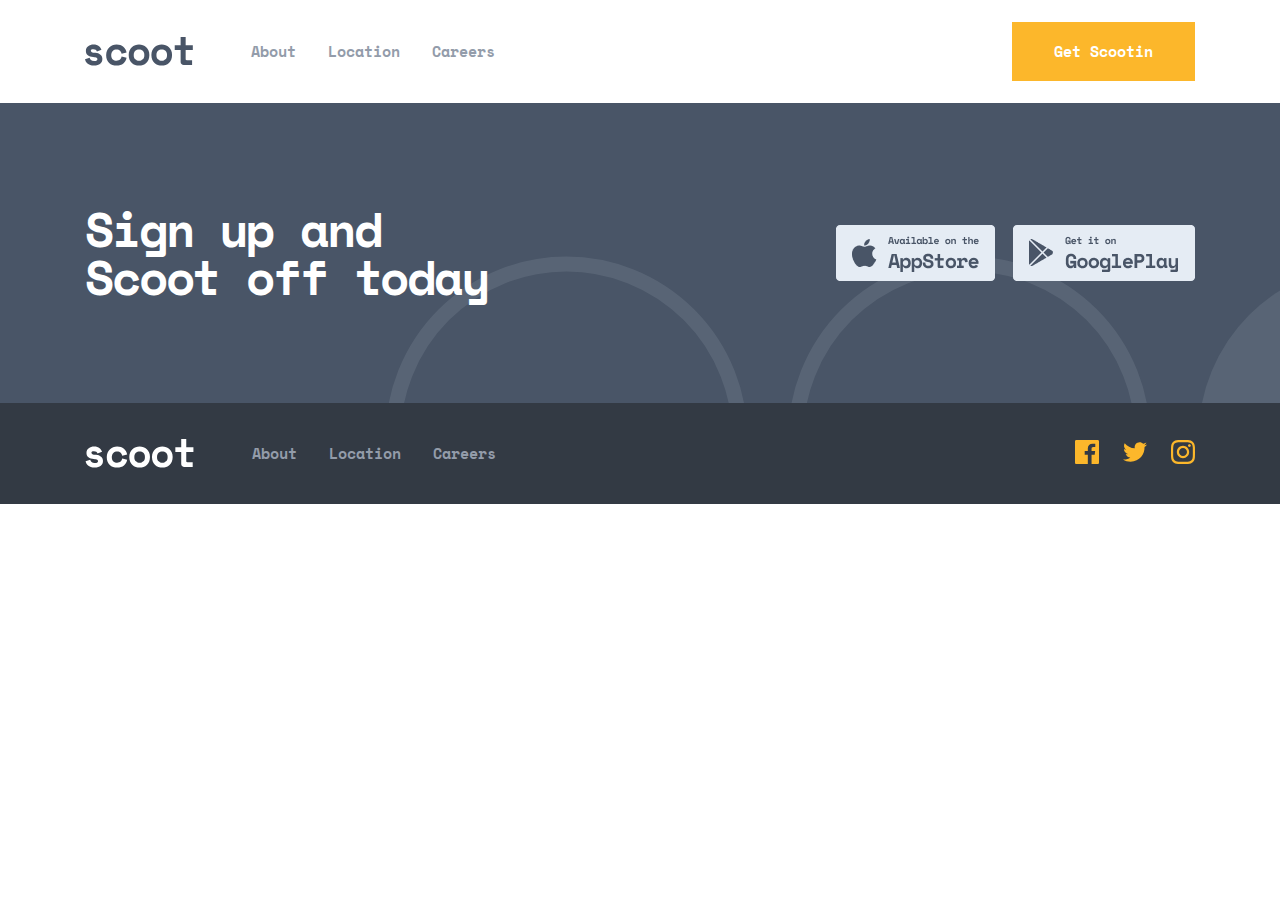
==== index.html @ 9c62f123 "Merge pull request #1 from Bunyood/add-fonts" ====
<!DOCTYPE html>
<html lang="en">
<head>
  <meta charset="UTF-8">
  <meta http-equiv="X-UA-Compatible" content="IE=edge">
  <meta name="viewport" content="width=device-width, initial-scale=1.0">
  <title>Template Project</title>
  <link rel="stylesheet" href="./css/normalize.css">
  <link rel="stylesheet" href="./css/main.css">
  <!-- <link rel="stylesheet" href="./css/main.min.css"> -->
</head>
<body>



  <!-- SITE HEADER START -->

  <header class="site-header">
    <div class="container">
      <div class="header-inner">
        <a class="logo" href="./index.html">
          <img src="./images/scoot-black.svg" alt="scoot-logo">
        </a>
        <nav class="nav">
          <ul class="nav__list">
            <li class="nav__list-item">
              <a href="#" class="nav__list-link">About</a>
            </li>
            <li class="nav__list-item">
              <a href="#" class="nav__list-link">Location</a>
            </li>
            <li class="nav__list-item">
              <a href="#" class="nav__list-link">Careers</a>
            </li>
          </ul>
        </nav>
        <a class="btn" href="#">Get Scootin</a>
      </div>
    </div>
  </header>

  <!-- SITE HEADER END -->


  <!-- SITE MAIN START -->
  <main class="site-main">

    <section class="hero">
      
    </section>

  </main>

  <!-- SITE MAIN END -->

  <!-- SITE FOOTER START -->
  <footer class="site-footer">
    <div class="site-footer-top">
      <div class="container">
        <div class="footer-top">
          <p class="footer-title">
            Sign up and Scoot off today
          </p>
          <div class="brand">
            <a class="appstore" href="#"></a>
            <a class="googleplay" href="#"></a>
          </div> 
        </div>
      </div>
    </div>
    <div class="footer-bottom">
    <div class="container">
      <div class="footer-inner">
        <a class="logo" href="./index.html">
          <img src="./images/scoot-white.svg" alt="scoot-logo">
        </a>
        <nav class="nav">
          <ul class="nav__list">
            <li class="nav__list-item">
              <a href="#" class="nav__list-link">About</a>
            </li>
            <li class="nav__list-item">
              <a href="#" class="nav__list-link">Location</a>
            </li>
            <li class="nav__list-item">
              <a href="#" class="nav__list-link">Careers</a>
            </li>
          </ul>
        </nav>
        <ul class="icon-list">
          <li class="icon_list__item">
            <a href="#" class="icon-list__link">
              <svg width="24" height="24" viewBox="0 0 24 24" fill="none" xmlns="http://www.w3.org/2000/svg">
                <path d="M22.675 0H1.325C0.593 0 0 0.593 0 1.325V22.676C0 23.407 0.593 24 1.325 24H12.82V14.706H9.692V11.084H12.82V8.413C12.82 5.313 14.713 3.625 17.479 3.625C18.804 3.625 19.942 3.724 20.274 3.768V7.008L18.356 7.009C16.852 7.009 16.561 7.724 16.561 8.772V11.085H20.148L19.681 14.707H16.561V24H22.677C23.407 24 24 23.407 24 22.675V1.325C24 0.593 23.407 0 22.675 0Z" fill="#FCB72B"/>
                </svg>
                
            </a>
          </li>
          <li class="icon_list__item">
            <a href="#" class="icon-list__link">
              <svg width="24" height="20" viewBox="0 0 24 20" fill="none" xmlns="http://www.w3.org/2000/svg">
                <path d="M24 2.557C23.117 2.949 22.168 3.213 21.172 3.332C22.189 2.723 22.97 1.758 23.337 0.608001C22.386 1.172 21.332 1.582 20.21 1.803C19.313 0.846001 18.032 0.248001 16.616 0.248001C13.437 0.248001 11.101 3.214 11.819 6.293C7.728 6.088 4.1 4.128 1.671 1.149C0.381 3.362 1.002 6.257 3.194 7.723C2.388 7.697 1.628 7.476 0.965 7.107C0.911 9.388 2.546 11.522 4.914 11.997C4.221 12.185 3.462 12.229 2.69 12.081C3.316 14.037 5.134 15.46 7.29 15.5C5.22 17.123 2.612 17.848 0 17.54C2.179 18.937 4.768 19.752 7.548 19.752C16.69 19.752 21.855 12.031 21.543 5.106C22.505 4.411 23.34 3.544 24 2.557Z" fill="#FCB72B"/>
                </svg>
                
            </a>
          </li>
          <li class="icon_list__item">
            <a href="#" class="icon-list__link">
              <svg width="24" height="24" viewBox="0 0 24 24" fill="none" xmlns="http://www.w3.org/2000/svg">
                <path fill-rule="evenodd" clip-rule="evenodd" d="M12 0C8.741 0 8.333 0.014 7.053 0.072C2.695 0.272 0.273 2.69 0.073 7.052C0.014 8.333 0 8.741 0 12C0 15.259 0.014 15.668 0.072 16.948C0.272 21.306 2.69 23.728 7.052 23.928C8.333 23.986 8.741 24 12 24C15.259 24 15.668 23.986 16.948 23.928C21.302 23.728 23.73 21.31 23.927 16.948C23.986 15.668 24 15.259 24 12C24 8.741 23.986 8.333 23.928 7.053C23.732 2.699 21.311 0.273 16.949 0.073C15.668 0.014 15.259 0 12 0ZM12 2.163C15.204 2.163 15.584 2.175 16.85 2.233C20.102 2.381 21.621 3.924 21.769 7.152C21.827 8.417 21.838 8.797 21.838 12.001C21.838 15.206 21.826 15.585 21.769 16.85C21.62 20.075 20.105 21.621 16.85 21.769C15.584 21.827 15.206 21.839 12 21.839C8.796 21.839 8.416 21.827 7.151 21.769C3.891 21.62 2.38 20.07 2.232 16.849C2.174 15.584 2.162 15.205 2.162 12C2.162 8.796 2.175 8.417 2.232 7.151C2.381 3.924 3.896 2.38 7.151 2.232C8.417 2.175 8.796 2.163 12 2.163ZM5.838 12C5.838 8.597 8.597 5.838 12 5.838C15.403 5.838 18.162 8.597 18.162 12C18.162 15.404 15.403 18.163 12 18.163C8.597 18.163 5.838 15.403 5.838 12ZM12 16C9.791 16 8 14.21 8 12C8 9.791 9.791 8 12 8C14.209 8 16 9.791 16 12C16 14.21 14.209 16 12 16ZM16.965 5.595C16.965 4.8 17.61 4.155 18.406 4.155C19.201 4.155 19.845 4.8 19.845 5.595C19.845 6.39 19.201 7.035 18.406 7.035C17.61 7.035 16.965 6.39 16.965 5.595Z" fill="#FCB72B"/>
                </svg>
                
            </a>
          </li>
        </ul>
      </div>
      </div>
    </div>

  </footer>
  <!-- SITE FOOTER END -->

</body>
</html>
---- css/main.css ----
/* VARIABLES */

:root{
  --main-yellow-color : #FCB72B;
  --main-dark-navy-color : #495567;
  --main-dim-grey-color : #939CAA;
  --main-light-grey-color : #E5ECF4;
  --main-white-color : #ffffff;
  --main-snow-color : #F2F5F9;
  --main-light-yellow-color : #FFF4DF;
  --main-font-size : 48px;
  --main-font-weight : 700;
  --main-line-height : 25px;
}

@font-face {
  font-family: "Space Mono";
  font-style: normal;
  font-weight: 700;
  src: url("../fonts/space-mono-v11-latin-700.woff2") format("woff2"),
  url("../fonts/space-mono-v11-latin-700.woff") format("woff"); 
}
@font-face {
  font-family: "Lexend Deca";
  font-style: normal;
  font-weight: 400;
  src: url("../fonts/lexend-deca-v16-latin-regular.woff2") format("woff2"),
  url("../fonts/lexend-deca-v16-latin-regular.woff") format("woff"); 
}

/* GENERAL */
*{
  box-sizing: border-box;
}
html{
  height: 100%;
}

img{
  display: block;
  height: auto;
}
a {
  text-decoration: none;
  display: inline-block;
}
body{
  display: flex;
  flex-direction: column;
  height: 100%;
  margin: 0;
  padding: 0;
  font-family: "Lexend Deca", "Arial", sans-serif;
  font-size: 15px;
  font-weight: 400;
  /* line-height: var(--main-line-height); */
}


.visually-hidden {
  position: absolute;
  width: 1px;
  height: 1px;
  margin: -1px;
  padding: 0;
  border: 0;
  white-space: nowrap;
  clip-path: inset(100%);
  clip: rect(0 0 0 0);
  overflow: hidden;
}

/* CONTAINER */

.container{
  max-width: 1150px;
  margin: 0 auto;
  padding: 0 20px;
}
/* STICKY-FOOTER */

/* header */
.header-inner {
  display: flex;
  align-items: center;
  padding: 22px 0;
} 
.nav__list {
  list-style: none;
  display: flex;
  align-items: center;
  margin: 0 0 0 58px;
  padding: 0;
}
.nav__list-item:not(:nth-child(1)){
  margin-left: 32px;
}
.nav__list-link {
  font-family: 'Space Mono';
  font-weight: 700;
  font-size: 15px;
  line-height: 25px;
  color: var(--main-dim-grey-color);
  transition: all 0.3s linear;
}
.nav__list-link:hover {
color: var(--main-yellow-color);
}
.btn {
  padding: 14px 39px;
  font-family: 'Space Mono';
font-weight: 700;
font-size: 15px;
line-height: 25px;
color: var(--main-white-color);
background-color: var(--main-yellow-color);
margin-left: auto;
border: 3px solid #FCB72B;
transition: all 0.3s linear;
}
.btn:hover {
background-color: transparent;
color: var(--main-yellow-color);
}
/* header finish */

/* Islomxon */
/* Islomxon finish */

/* Bunyod */
/* Bunyod finish */

/* footer */

.site-footer-top {
  background-color: #495567;
  
  background-image: url("../images/footer-top-bg.svg");
  background-repeat: no-repeat;
  background-position: calc(50% + 325px) calc(-100% + 90px);
}
.footer-top {
  padding: 102px 0;
display: flex;
align-items: center;
justify-content: space-between;

}
.footer-bottom {
  background-color:#333A44;
}
.footer-title {
  width: 415px;
  margin: 0;
  font-family: 'Space Mono';
font-weight: 700;
font-size: 48px;
line-height: 48px;
letter-spacing: -2.14286px;

color: var(--main-white-color);
}
.brand {
  width: 359px;
display: flex;
justify-content: space-between;
}
.appstore {
  width: 159px;
  height: 56px;
background-image: url("../images/appstore.png");
}
.googleplay {
  width: 182px;
  height: 56px;
background-image: url("../images/googleplay.png");
}
.footer-inner {
  padding: 36px 0;
  display: flex;
  align-items: center;
}
.icon-list {
  list-style: none;
  display: flex;
  align-items: center;
  width: 120px;
  justify-content: space-between;
  padding: 0;
  margin: 0 0 0 auto;
}
.icon-list__link svg path {
transition: all 0.3s linear;
}
.icon-list__link:hover svg path {
fill: var(--main-white-color);

}

/* footer finish */
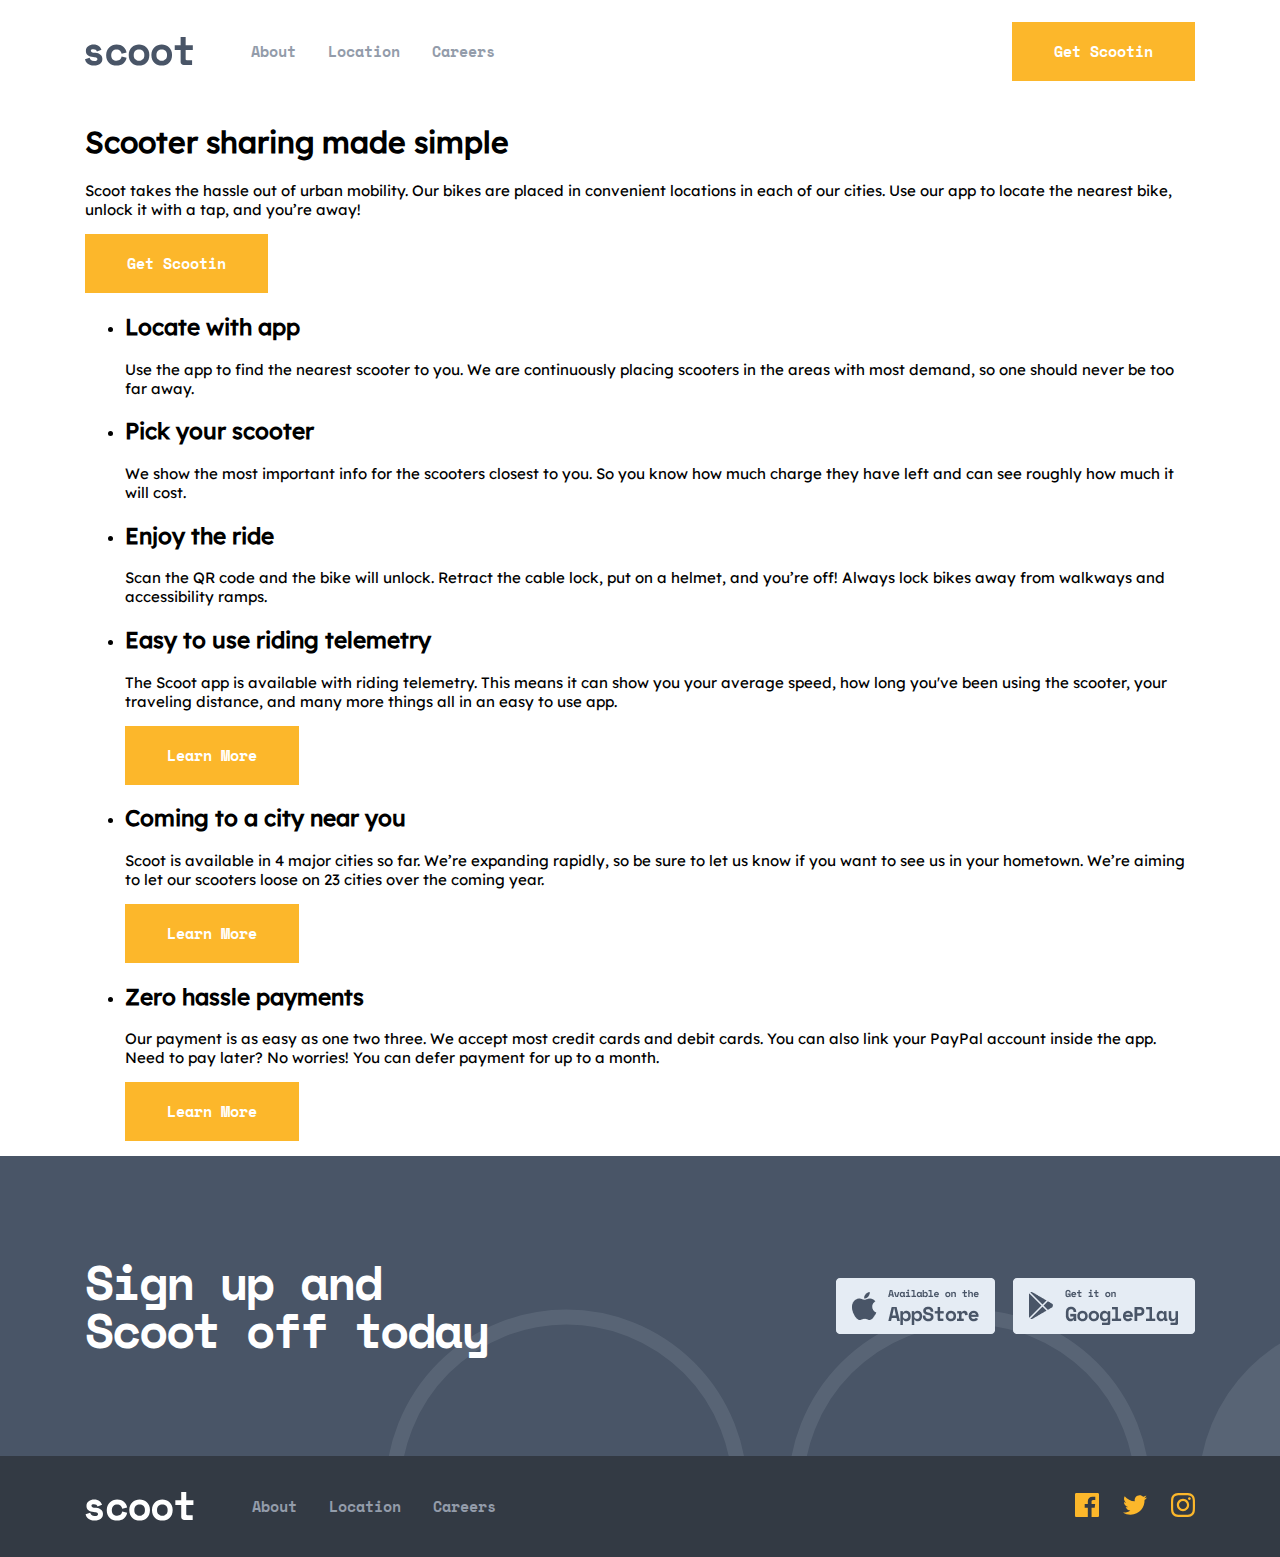
==== commit 48734d2d: "index-page" ====
--- a/index.html
+++ b/index.html
@@ -46,7 +46,51 @@
   <main class="site-main">
 
     <section class="hero">
-      
+      <div class="container">
+        <div class="hero__box">
+          <h1 class="hero__theme">Scooter sharing made simple</h1>
+          <div class="hero__minibox">
+            <p class="hero__commit">Scoot takes the hassle out of urban mobility. Our bikes are placed in convenient locations in each of our cities. Use our app to locate the nearest bike, unlock it with a tap, and you’re away!</p>
+            <a class="btn">Get Scootin</a>
+          </div>
+        </div>
+      </div>
+    </section>
+
+    <section class="info">
+      <div class="container">
+        <ul class="info__list">
+          <li class="info__item">
+            <h2 class="info__theme">Locate with app</h2>
+            <p class="info__commit">Use the app to find the nearest scooter to you. We are continuously placing scooters in the areas with most demand, so one should never be too far away. </p>
+          </li>
+          <li class="info__item">
+            <h2 class="info__theme">Pick your scooter</h2>
+            <p class="info__commit">We show the most important info for the scooters closest to you. So you know how much charge they have left and can see roughly how much it will cost.</p>
+          </li>
+          <li class="info__item">
+            <h2 class="info__theme">Enjoy the ride</h2>
+            <p class="info__commit">Scan the QR code and the bike will unlock. Retract the cable lock, put on a helmet, and you’re off! Always lock bikes away from walkways and accessibility ramps.</p>
+          </li>
+        </ul>
+        <ul class="info__list2">
+          <li class="info__item2">
+            <h2 class="info__theme info_theme--2">Easy to use riding telemetry</h2>
+            <p class="info__commit info__commit--2">The Scoot app is available with riding telemetry. This means it can show you your average speed, how long you've been using the scooter, your traveling distance, and many more things all in an easy to use app.</p>
+            <a class="btn" href="#">Learn More</a>
+          </li>
+          <li class="info__item2 child2">
+            <h2 class="info__theme info_theme--2">Coming to a city near you</h2>
+            <p class="info__commit info__commit--2">Scoot is available in 4 major cities so far. We’re expanding rapidly, so be sure to let us know if you want to see us in your hometown. We’re aiming to let our scooters loose on 23 cities over the coming year.</p>
+            <a class="btn" href="#">Learn More</a>
+          </li>
+          <li class="info__item2 info__item2--2">
+            <h2 class="info__theme info_theme--2">Zero hassle payments</h2>
+            <p class="info__commit info__commit--2">Our payment is as easy as one two three. We accept most credit cards and debit cards. You can also link your PayPal account inside the app. Need to pay later? No worries! You can defer payment for up to a month.</p>
+            <a class="btn" href="#">Learn More</a>
+          </li>
+        </ul>
+      </div>
     </section>
 
   </main>
--- a/css/main.css
+++ b/css/main.css
@@ -53,10 +53,9 @@
   font-family: "Lexend Deca", "Arial", sans-serif;
   font-size: 15px;
   font-weight: 400;
+  overflow-x: hidden;
   /* line-height: var(--main-line-height); */
 }
-
-
 .visually-hidden {
   position: absolute;
   width: 1px;
@@ -128,6 +127,249 @@
 /* Islomxon finish */
 
 /* Bunyod */
+.banner {
+  position: relative;
+  padding: 72px 0;
+  background-image: url("../images/banner-bg.png");
+  background-repeat: no-repeat;
+  background-size: cover;
+
+}
+.banner-title {
+  margin: 0;
+  font-family: 'Space Mono';
+  font-weight: 700;
+  font-size: 56px;
+  line-height: 56px;
+  letter-spacing: -2.5px;
+  color: var(--main-white-color);
+}
+.about {
+  padding: 60px 0;
+}
+.card-list {
+  margin: 0;
+  padding: 0;
+  list-style: none;
+  display: flex;
+  flex-direction: column;
+}
+.card-list__item {
+  display: flex;
+  align-items: center;
+  justify-content: space-between;
+  position: relative;
+  padding: 60px 0;
+}
+.card-list__item:nth-child(2) {
+  flex-direction: row-reverse;
+
+}
+.card-list__item:nth-child(2)::after {
+display: none;
+}
+.card-list__item:nth-child(2)::before {
+  content: "";
+  width: 445px;
+  height: 445px;
+  position: absolute;
+  left: -500px;
+  top: 50px;
+  background-image: url("../images/Mask.png");
+  background-repeat: no-repeat;
+  z-index: 1;
+}
+.card-list__item::after {
+  content: "";
+  width: 445px;
+  height: 445px;
+  position: absolute;
+  right: -500px;
+  top: 50px;
+  background-image: url("../images/Mask.png");
+  background-repeat: no-repeat;
+  z-index: 1;
+}
+.contant {
+  width: 445px;
+}
+.contant__title {
+  margin: 0;
+  font-family: 'Space Mono';
+font-weight: 700;
+font-size: 48px;
+line-height: 48px;
+letter-spacing: -2.14286px;
+color: var(--main-dark-navy-color);
+}
+.contant__text {
+  margin: 24px 0 0 0;
+  font-weight: 400;
+font-size: 15px;
+line-height: 25px;
+color: var(--main-dim-grey-color);
+}
+.img {
+  width: 445px;
+  height: 445px;
+  border-radius: 50%;
+  background-image: url("../images/about-img-tuo.png");
+  background-repeat: no-repeat;
+  background-position: center;
+  z-index: 2;
+}
+.img::after {
+content: "";
+width: 745px;
+height: 149px;
+position: absolute;
+right: -186px;
+top: 277px;
+background-image: url("../images/about-arrow-right.svg");
+background-repeat: no-repeat;
+z-index: 2;
+
+
+}
+.card-list__item:nth-child(2) .img {
+  background-image: url("../images/about-img-one.png");
+}
+.card-list__item:nth-child(2) .img::before {
+  content: "";
+  width: 745px;
+  height: 149px;
+  position: absolute;
+  left: -554px;
+  top: 60px;
+  background-image: url("../images/about-arrow-left.svg");
+  background-repeat: no-repeat;
+  z-index: 2;
+}
+.card-list__item:nth-child(2) .img::after {
+  display: none;
+}
+
+.our-list {
+  list-style: none;
+  display: flex;
+  justify-content: space-between;
+  padding: 0;
+  margin: 0;
+}
+.our-list__item {
+  width: 350px;
+  padding: 40px 0 0 0;
+}
+.our-item:nth-child(2) .our-item__img {
+  background-image: url("../images/our-img-tuo.png");
+}
+.our-item:nth-child(2) .our-item__img::after {
+  background-image: url("../images/our-icon-tuo.svg");
+}
+.our-item:nth-child(3) .our-item__img {
+  background-image: url("../images/our-img-one.png");
+}
+.our-item:nth-child(3) .our-item__img::after {
+  background-image: url("../images/our-icon-three.svg");
+}
+.our-item__img {
+  position: relative;
+  width: 240px;
+  height: 240px;
+  border-radius: 50%;
+  margin: 0 auto;
+  background-image: url("../images/our-img-three.png");
+  background-repeat: no-repeat;
+}
+.our-item__img::after {
+  content: "";
+  width: 96px;
+  height: 96px;
+  position: absolute;
+  left: 70px;
+  bottom: -50px;
+  background-image: url("../images/our-icon-one.svg");
+  background-repeat: no-repeat;
+
+}
+.our-item-title {
+  margin: 70px 0 27px  0;
+  font-family: 'Space Mono';
+font-weight: 700;
+font-size: 24px;
+line-height: 28px;
+text-align: center;
+letter-spacing: -1.07143px;
+color:var(--main-dark-navy-color);
+}
+.our-item-text {
+font-weight: 400;
+font-size: 15px;
+line-height: 25px;
+text-align: center;
+color: var(--main-dim-grey-color);
+
+}
+.faqs {
+padding-bottom: 160px;
+}
+.faqs-title {
+  margin: 120px 0 0 0;
+  
+  font-family: 'Space Mono';
+font-weight: 700;
+font-size: 48px;
+line-height: 48px;
+text-align: center;
+letter-spacing: -2.14286px;
+color: var(--main-dark-navy-color);
+}
+.works {
+  display: flex;
+  justify-content: space-between;
+  margin-top: 64px;
+}
+.works__title {
+  margin: 0;
+  font-family: 'Space Mono';
+font-weight: 700;
+font-size: 40px;
+line-height: 48px;
+letter-spacing: -1.78571px;
+color: var(--main-dark-navy-color);
+}
+.works__details {
+  width: 730px;
+  padding: 32px 40px;
+  background-color: var(--main-snow-color);
+  margin-bottom: 16px;
+}
+.works__details:nth-child(3) {
+margin-bottom: 0;
+}
+
+.works__details[open] .works__summary img {
+transform: rotate(180deg);
+transition: all 0.3s linear;
+}
+.works__summary {
+  display: flex;
+  justify-content: space-between;
+  list-style: none;
+  font-family: 'Space Mono';
+font-weight: 700;
+font-size: 24px;
+line-height: 28px;
+letter-spacing: -1.07143px;
+color: var(--main-dark-navy-color);
+
+}
+.works__text {
+  font-weight: 400;
+font-size: 15px;
+line-height: 25px;
+color: var(--main-dark-navy-color);
+}
 /* Bunyod finish */
 
 /* footer */
@@ -196,7 +438,16 @@
 fill: var(--main-white-color);
 
 }
-
+.our-values-inner__title {
+  margin: 0;
+  font-family: 'Space Mono';
+font-weight: 700;
+font-size: 48px;
+line-height: 48px;
+text-align: center;
+letter-spacing: -2.14286px;
+color: var(--main-dark-navy-color);
+}
 /* footer finish */
 
 
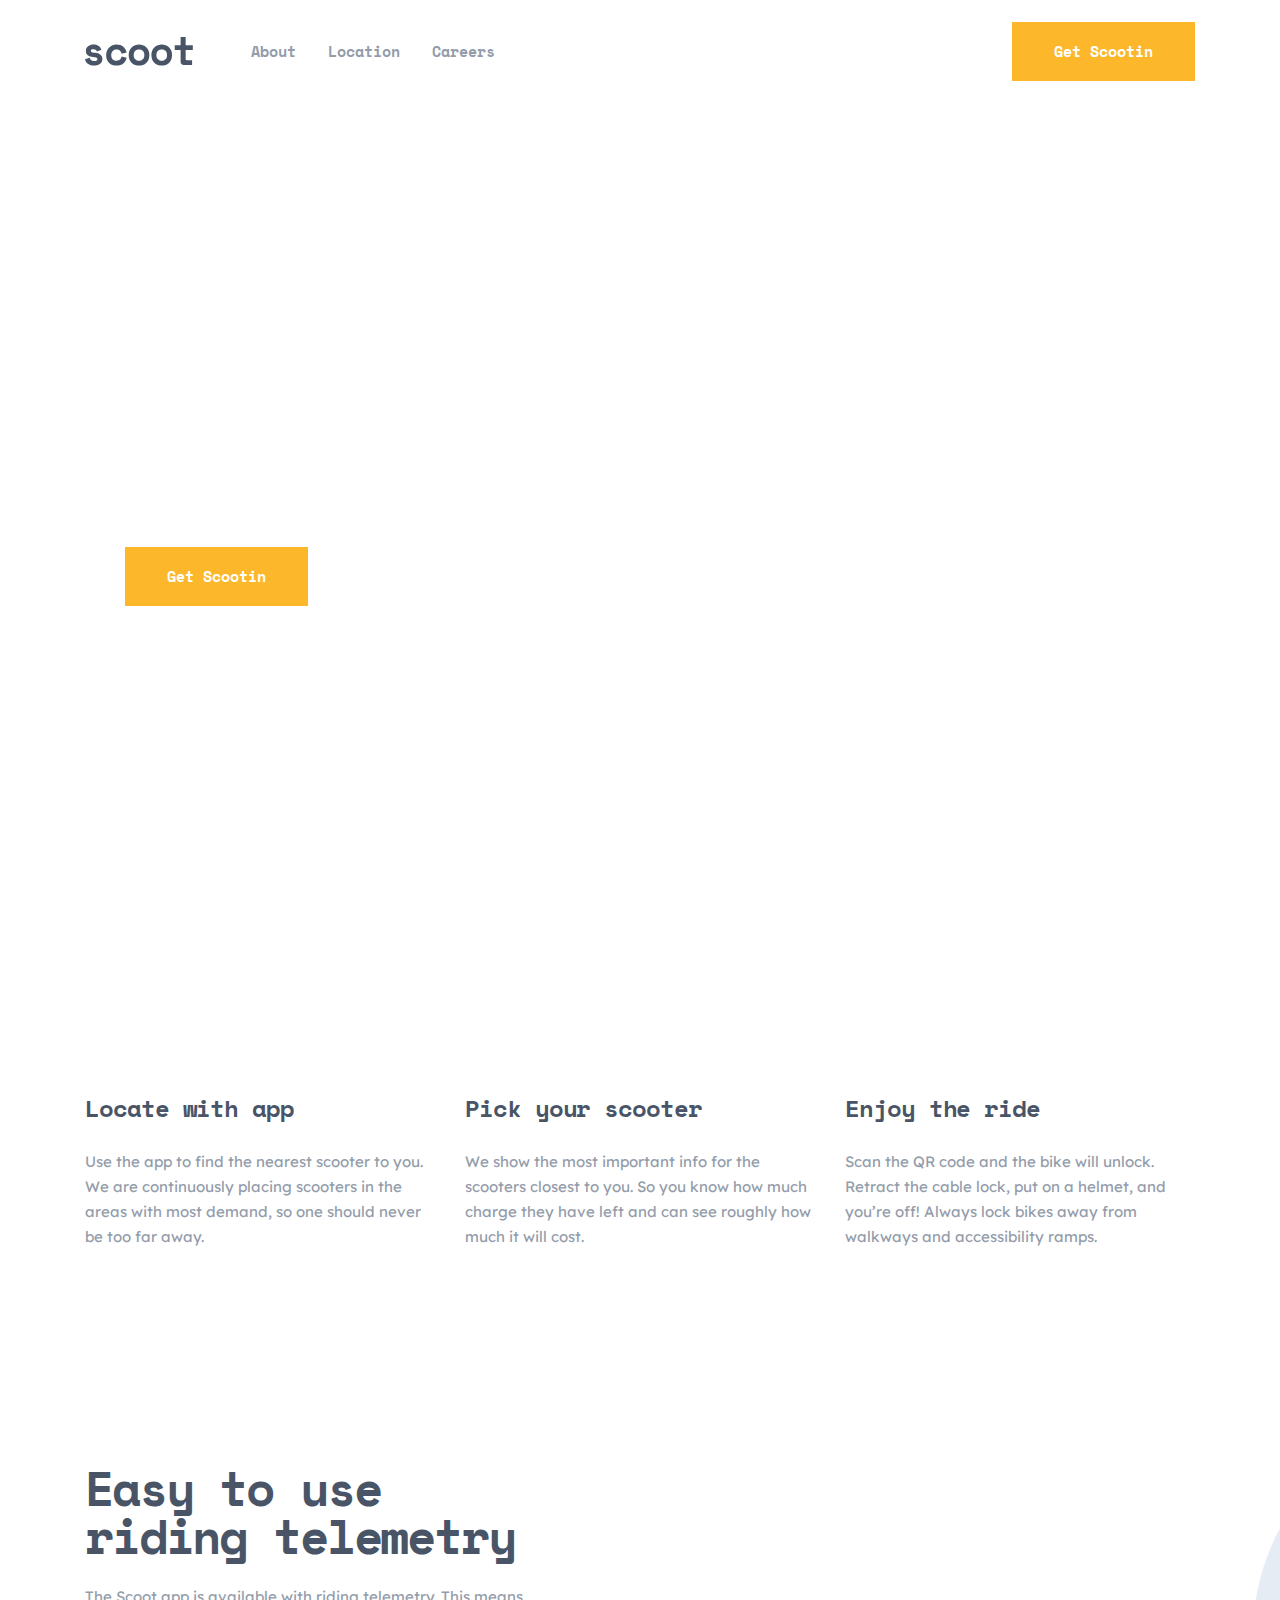
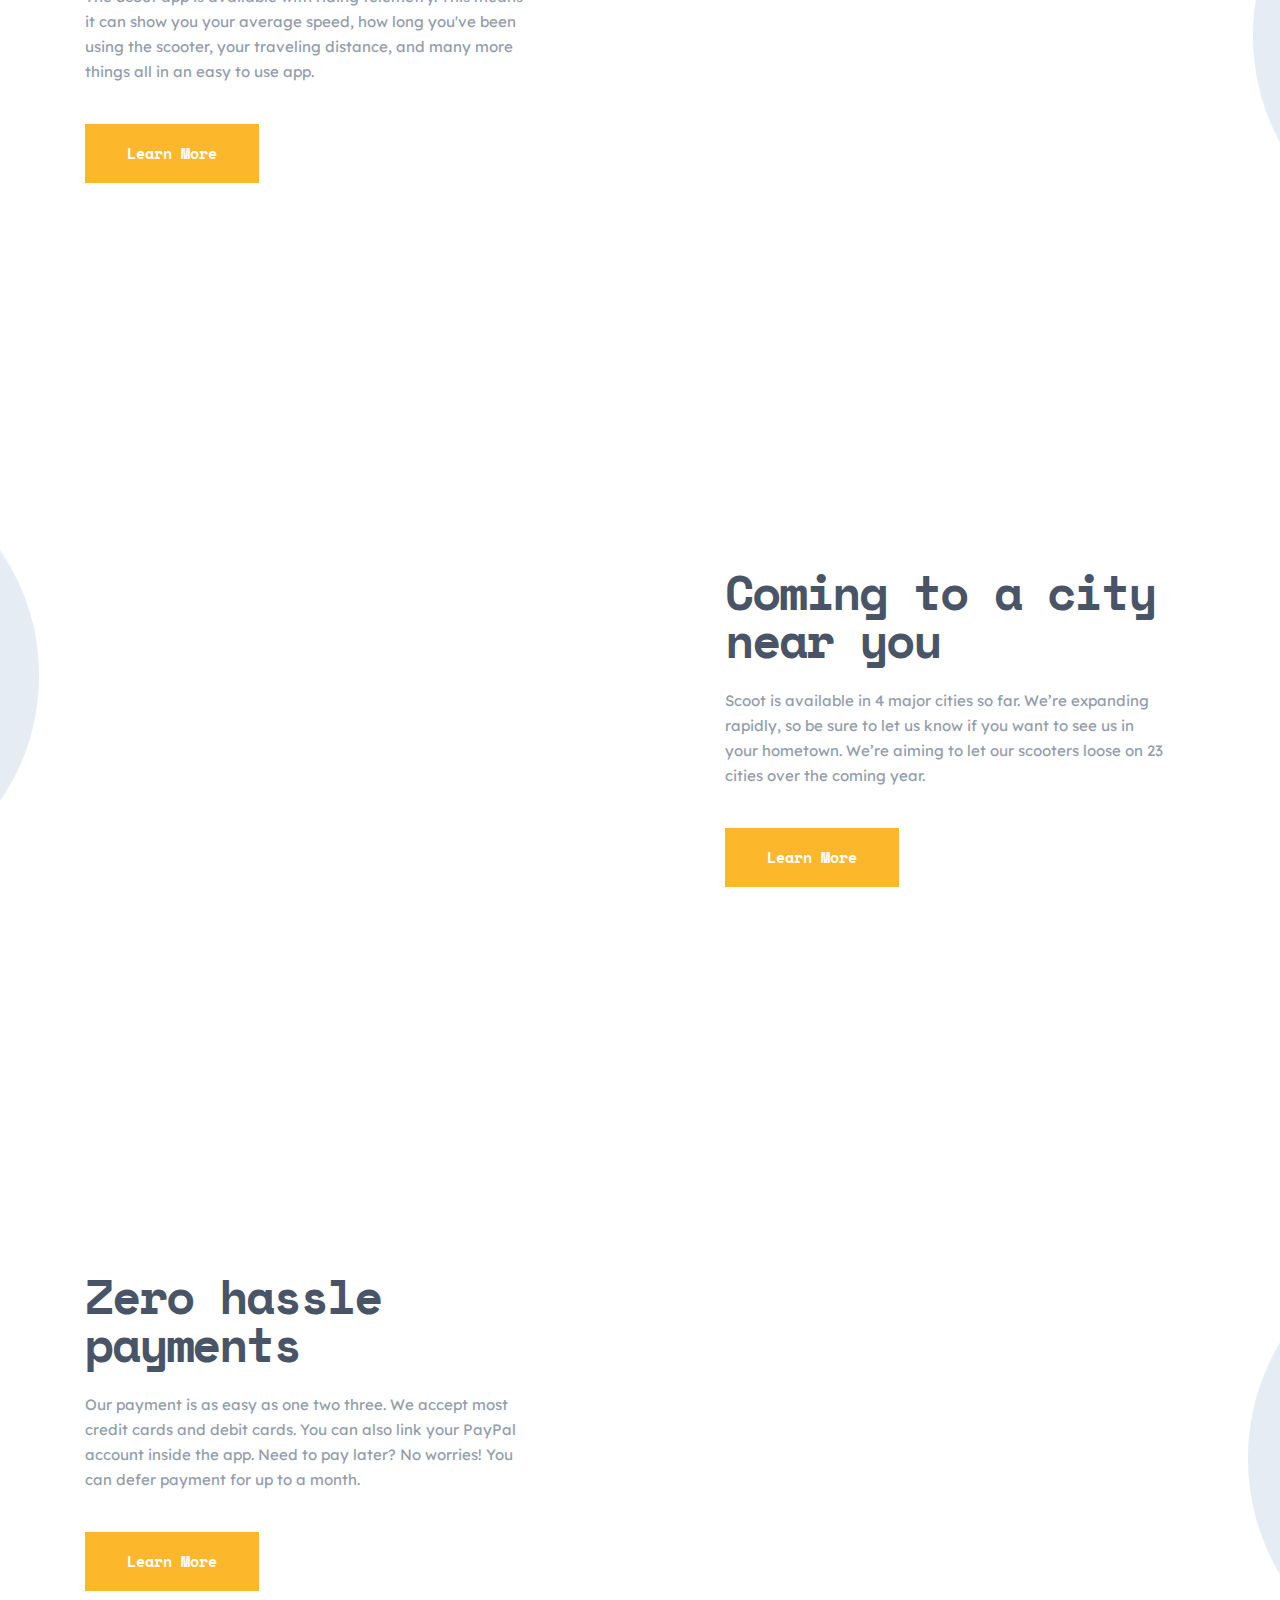
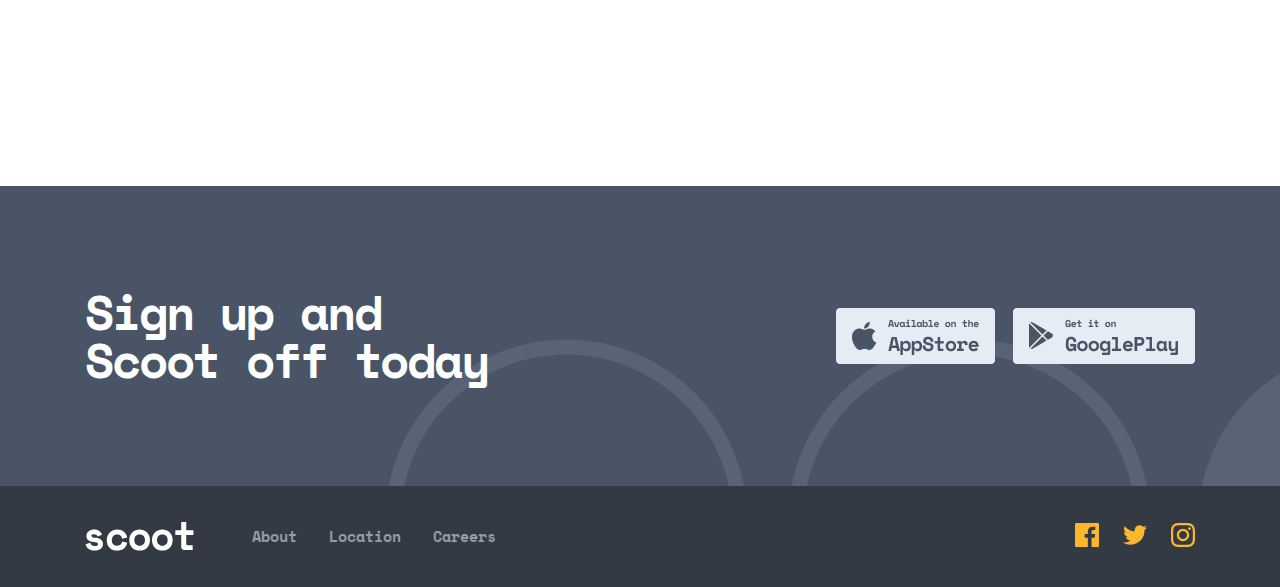
==== commit 5d918c99: "buf fix" ====
--- a/index.html
+++ b/index.html
@@ -24,7 +24,7 @@
         <nav class="nav">
           <ul class="nav__list">
             <li class="nav__list-item">
-              <a href="#" class="nav__list-link">About</a>
+              <a href="./about.html" class="nav__list-link">About</a>
             </li>
             <li class="nav__list-item">
               <a href="#" class="nav__list-link">Location</a>
@@ -75,17 +75,17 @@
         </ul>
         <ul class="info__list2">
           <li class="info__item2">
-            <h2 class="info__theme info_theme--2">Easy to use riding telemetry</h2>
+            <h2 class="info__theme info__theme--2">Easy to use riding telemetry</h2>
             <p class="info__commit info__commit--2">The Scoot app is available with riding telemetry. This means it can show you your average speed, how long you've been using the scooter, your traveling distance, and many more things all in an easy to use app.</p>
             <a class="btn" href="#">Learn More</a>
           </li>
           <li class="info__item2 child2">
-            <h2 class="info__theme info_theme--2">Coming to a city near you</h2>
+            <h2 class="info__theme info__theme--2">Coming to a city near you</h2>
             <p class="info__commit info__commit--2">Scoot is available in 4 major cities so far. We’re expanding rapidly, so be sure to let us know if you want to see us in your hometown. We’re aiming to let our scooters loose on 23 cities over the coming year.</p>
             <a class="btn" href="#">Learn More</a>
           </li>
           <li class="info__item2 info__item2--2">
-            <h2 class="info__theme info_theme--2">Zero hassle payments</h2>
+            <h2 class="info__theme info__theme--2">Zero hassle payments</h2>
             <p class="info__commit info__commit--2">Our payment is as easy as one two three. We accept most credit cards and debit cards. You can also link your PayPal account inside the app. Need to pay later? No worries! You can defer payment for up to a month.</p>
             <a class="btn" href="#">Learn More</a>
           </li>
@@ -121,7 +121,7 @@
         <nav class="nav">
           <ul class="nav__list">
             <li class="nav__list-item">
-              <a href="#" class="nav__list-link">About</a>
+              <a href="./about.html" class="nav__list-link">About</a>
             </li>
             <li class="nav__list-item">
               <a href="#" class="nav__list-link">Location</a>
@@ -132,7 +132,7 @@
           </ul>
         </nav>
         <ul class="icon-list">
-          <li class="icon_list__item">
+          <li class="icon-list__item">
             <a href="#" class="icon-list__link">
               <svg width="24" height="24" viewBox="0 0 24 24" fill="none" xmlns="http://www.w3.org/2000/svg">
                 <path d="M22.675 0H1.325C0.593 0 0 0.593 0 1.325V22.676C0 23.407 0.593 24 1.325 24H12.82V14.706H9.692V11.084H12.82V8.413C12.82 5.313 14.713 3.625 17.479 3.625C18.804 3.625 19.942 3.724 20.274 3.768V7.008L18.356 7.009C16.852 7.009 16.561 7.724 16.561 8.772V11.085H20.148L19.681 14.707H16.561V24H22.677C23.407 24 24 23.407 24 22.675V1.325C24 0.593 23.407 0 22.675 0Z" fill="#FCB72B"/>
@@ -140,7 +140,7 @@
                 
             </a>
           </li>
-          <li class="icon_list__item">
+          <li class="icon-list__item">
             <a href="#" class="icon-list__link">
               <svg width="24" height="20" viewBox="0 0 24 20" fill="none" xmlns="http://www.w3.org/2000/svg">
                 <path d="M24 2.557C23.117 2.949 22.168 3.213 21.172 3.332C22.189 2.723 22.97 1.758 23.337 0.608001C22.386 1.172 21.332 1.582 20.21 1.803C19.313 0.846001 18.032 0.248001 16.616 0.248001C13.437 0.248001 11.101 3.214 11.819 6.293C7.728 6.088 4.1 4.128 1.671 1.149C0.381 3.362 1.002 6.257 3.194 7.723C2.388 7.697 1.628 7.476 0.965 7.107C0.911 9.388 2.546 11.522 4.914 11.997C4.221 12.185 3.462 12.229 2.69 12.081C3.316 14.037 5.134 15.46 7.29 15.5C5.22 17.123 2.612 17.848 0 17.54C2.179 18.937 4.768 19.752 7.548 19.752C16.69 19.752 21.855 12.031 21.543 5.106C22.505 4.411 23.34 3.544 24 2.557Z" fill="#FCB72B"/>
@@ -148,7 +148,7 @@
                 
             </a>
           </li>
-          <li class="icon_list__item">
+          <li class="icon-list__item">
             <a href="#" class="icon-list__link">
               <svg width="24" height="24" viewBox="0 0 24 24" fill="none" xmlns="http://www.w3.org/2000/svg">
                 <path fill-rule="evenodd" clip-rule="evenodd" d="M12 0C8.741 0 8.333 0.014 7.053 0.072C2.695 0.272 0.273 2.69 0.073 7.052C0.014 8.333 0 8.741 0 12C0 15.259 0.014 15.668 0.072 16.948C0.272 21.306 2.69 23.728 7.052 23.928C8.333 23.986 8.741 24 12 24C15.259 24 15.668 23.986 16.948 23.928C21.302 23.728 23.73 21.31 23.927 16.948C23.986 15.668 24 15.259 24 12C24 8.741 23.986 8.333 23.928 7.053C23.732 2.699 21.311 0.273 16.949 0.073C15.668 0.014 15.259 0 12 0ZM12 2.163C15.204 2.163 15.584 2.175 16.85 2.233C20.102 2.381 21.621 3.924 21.769 7.152C21.827 8.417 21.838 8.797 21.838 12.001C21.838 15.206 21.826 15.585 21.769 16.85C21.62 20.075 20.105 21.621 16.85 21.769C15.584 21.827 15.206 21.839 12 21.839C8.796 21.839 8.416 21.827 7.151 21.769C3.891 21.62 2.38 20.07 2.232 16.849C2.174 15.584 2.162 15.205 2.162 12C2.162 8.796 2.175 8.417 2.232 7.151C2.381 3.924 3.896 2.38 7.151 2.232C8.417 2.175 8.796 2.163 12 2.163ZM5.838 12C5.838 8.597 8.597 5.838 12 5.838C15.403 5.838 18.162 8.597 18.162 12C18.162 15.404 15.403 18.163 12 18.163C8.597 18.163 5.838 15.403 5.838 12ZM12 16C9.791 16 8 14.21 8 12C8 9.791 9.791 8 12 8C14.209 8 16 9.791 16 12C16 14.21 14.209 16 12 16ZM16.965 5.595C16.965 4.8 17.61 4.155 18.406 4.155C19.201 4.155 19.845 4.8 19.845 5.595C19.845 6.39 19.201 7.035 18.406 7.035C17.61 7.035 16.965 6.39 16.965 5.595Z" fill="#FCB72B"/>
--- a/css/main.css
+++ b/css/main.css
@@ -124,6 +124,239 @@
 /* header finish */
 
 /* Islomxon */
+
+/* hero-section-start */
+.hero{
+  background-image: url(../images/page1-bg1.jpg);
+  background-position: center;
+  background-size: cover;
+  margin-bottom: 116px;
+}
+.hero__box{
+  color: var(--main-white-color);
+  padding: 152px 0px;
+  position: relative;
+}
+
+.hero__box::after{
+  position: absolute;
+  width: 452px;
+  height: 150px;
+  top: 405px;
+  right: -393px;
+  background-image: url(../images/ooo.svg);
+  background-repeat: no-repeat;
+  content: "";
+}
+.hero__theme{
+  margin: 0;
+  margin-bottom: 40px;
+  width: 500px;
+  height: 112px;
+  font-family: "Space Mono";
+  font-size: 56px;
+  line-height: 56px;
+  letter-spacing: -2.5px;
+  font-weight: 700;
+}
+.hero__minibox{
+  margin: 40px;
+}
+.hero__commit{
+  margin-bottom: 40px;
+  width: 405px;
+  height: 100px;
+  font-size: 15px;
+  line-height: 25px;
+  font-weight: 400;
+}
+.hero__minibox::before{
+  position: absolute;
+  width: 203px;
+  height: 15px;
+  top: 333px;
+  left: -205px;
+  background-image: url(../images/page1-hero--.svg);
+  content: "";
+}
+.hero__minibox::after{
+  position: absolute;
+  width: 452px;
+  height: 150px;
+  top: 333px;
+  left: 540px;
+  background-image: url(../images/page1-hero--2.svg);
+  content: "";
+}
+/* hero-section-end */
+
+/* info-section-start */
+.info{
+  position: relative;
+  padding: 180px 0px;
+  background-image: url("../images/Mask.png"),url("../images/Mask.png"),url("../images/Mask.png");
+  background-repeat: no-repeat;
+  background-position: calc(50% - 824px) calc(50% + 125px),calc(50% + 835px) calc(50% + -515px),calc(50% + 830px) calc(50% + 908px);
+}
+.info__list{
+  display: flex;
+  list-style: none;
+  position: relative;
+  padding: 0;
+  margin: 0;
+}
+.info__list::before{
+  content: "";
+  position: absolute;
+  width: 1000px;
+  height: 15px;
+  top: -110px;
+  left: -205px;
+  background-image: url(../images/Page1-info-list-bg.svg);
+}
+.info__item{
+  margin-right: 30px;
+}
+
+
+.info__list :nth-child(1)::before{
+  content: "";
+  position: absolute;
+  width: 96px;
+  height: 96px;
+  top: -150px;
+  left: 35px;
+  background-image: url(../images/page1-item2.svg);
+}
+.info__list :nth-child(2)::before{
+  content: "";
+  position: absolute;
+  width: 96px;
+  height: 96px;
+  top: -150px;
+  left: 410px;
+  background-image: url(../images/page1-item3.svg);
+}
+.info__list :nth-child(3)::before{
+  content: "";
+  position: absolute;
+  width: 96px;
+  height: 96px;
+  top: -150px;
+  left: 795px;
+  background-image: url(../images/page1-item1.svg);
+}
+.info__theme{
+  color: var(--main-dark-navy-color);
+  margin: 0;
+  margin-bottom: 27px;
+  width: 350px;
+  height: 28px;
+  font-family: "Space Mono";
+  font-size: 24px;
+  line-height: 28px;
+  letter-spacing: -1.07px;
+  font-weight: 700;
+}
+.info__theme--2{
+  width: 445px;
+  height: 96px;
+  font-size: 48px;
+  line-height: 48px;
+  letter-spacing: -2.14px;
+  margin-bottom: 24px;
+}
+.info__commit{
+  color: var(--main-dim-grey-color);
+  width: 350px;
+  height: 100px;
+  font-size: 15px;
+  line-height: 25px;
+  font-weight: 400;
+}
+.info__commit--2{
+  width: 445px;
+  margin-bottom: 40px;
+}
+.info__list2{
+  padding: 0;
+  margin-top: 200px;
+  list-style: none;
+  position: relative;
+}
+.info__item2{
+  margin-bottom: 385px;
+}
+.child2{
+  margin-left: 640px;
+}
+.info__item2--2{
+  margin-bottom: 0px;
+}
+.info__item2 :nth-child(1)::before{
+  content: "";
+  position: absolute;
+  width: 445px;
+  height: 445px;
+  top: -60px;
+  right: 0px;
+  background-image: url(../images/page1-img1.jpg);
+  background-repeat: no-repeat;
+  border-radius: 50%;
+}
+.info__item2 :nth-child(2)::after{
+  content: "";
+  position: absolute;
+  width: 445px;
+  height: 445px;
+  top: 600px;
+  left: 0px;
+  background-image: url(../images/page1-img2.jpg);
+  background-repeat: no-repeat;
+  border-radius: 50%;
+  flex-direction: row-reverse;
+}
+.info__item2 :nth-child(3)::before{
+  content: "";
+  position: absolute;
+  width: 445px;
+  height: 445px;
+  bottom: -60px;
+  right: 0px;
+  background-image: url(../images/page1-img3.jpg);
+  background-repeat: no-repeat;
+  border-radius: 50%;
+}
+.info__list2 :nth-child(1)::after{
+  content: "";
+  position: absolute;
+  width: 735px;
+  height: 150px;
+  top: 235px;
+  right: -150px;
+  background-image: url(../images/page1-info--1.svg);
+}
+.info__list2 :nth-child(3)::after{
+  content: "";
+  position: absolute;
+  width: 735px;
+  height: 129px;
+  bottom: 135px;
+  right: -535px;
+  background-image: url(../images/page1-info--3.svg);
+}
+.info__list2 :nth-child(2)::before{
+  content: "";
+  position: absolute;
+  width: 745px;
+  height: 150px;
+  top: 625px;
+  left: -555px;
+  z-index: 2;
+  background-image: url(../images/page1-info--2.svg);
+}
+
+/* info-section-end */
 /* Islomxon finish */
 
 /* Bunyod */
